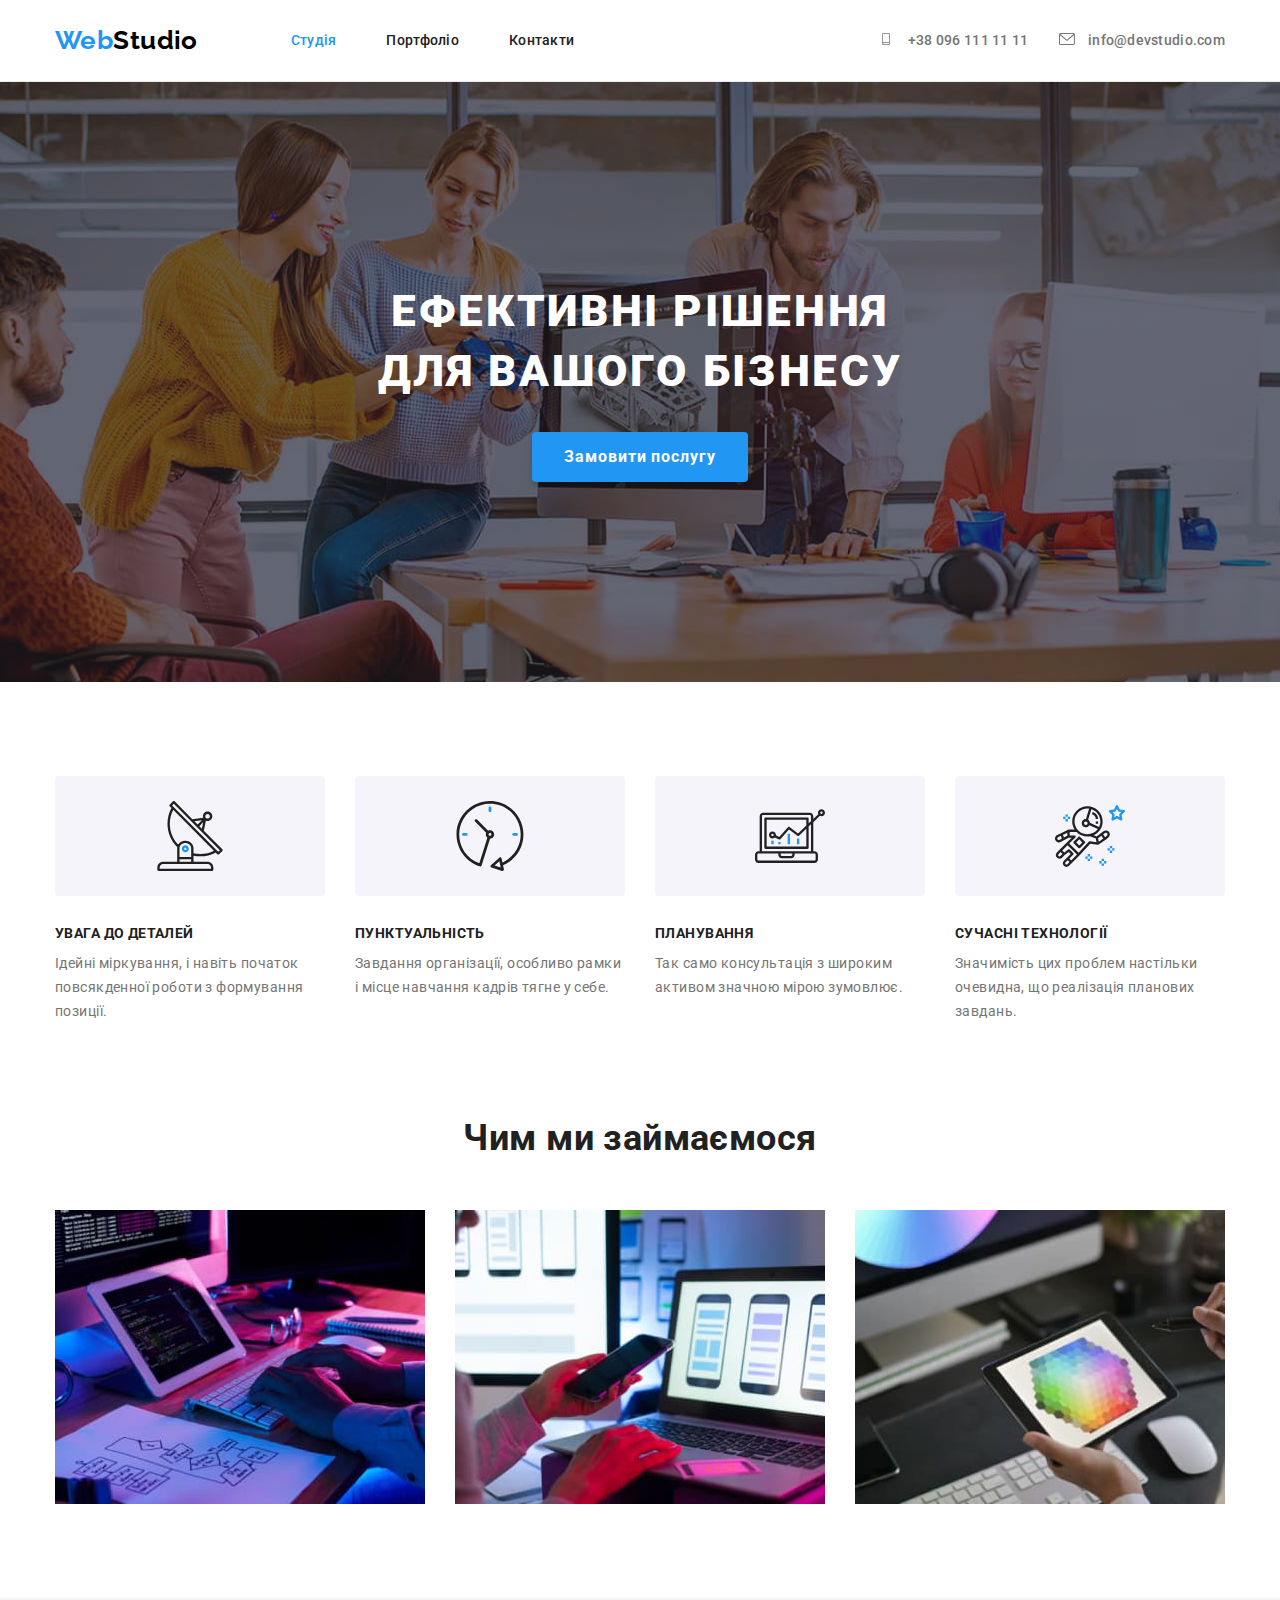
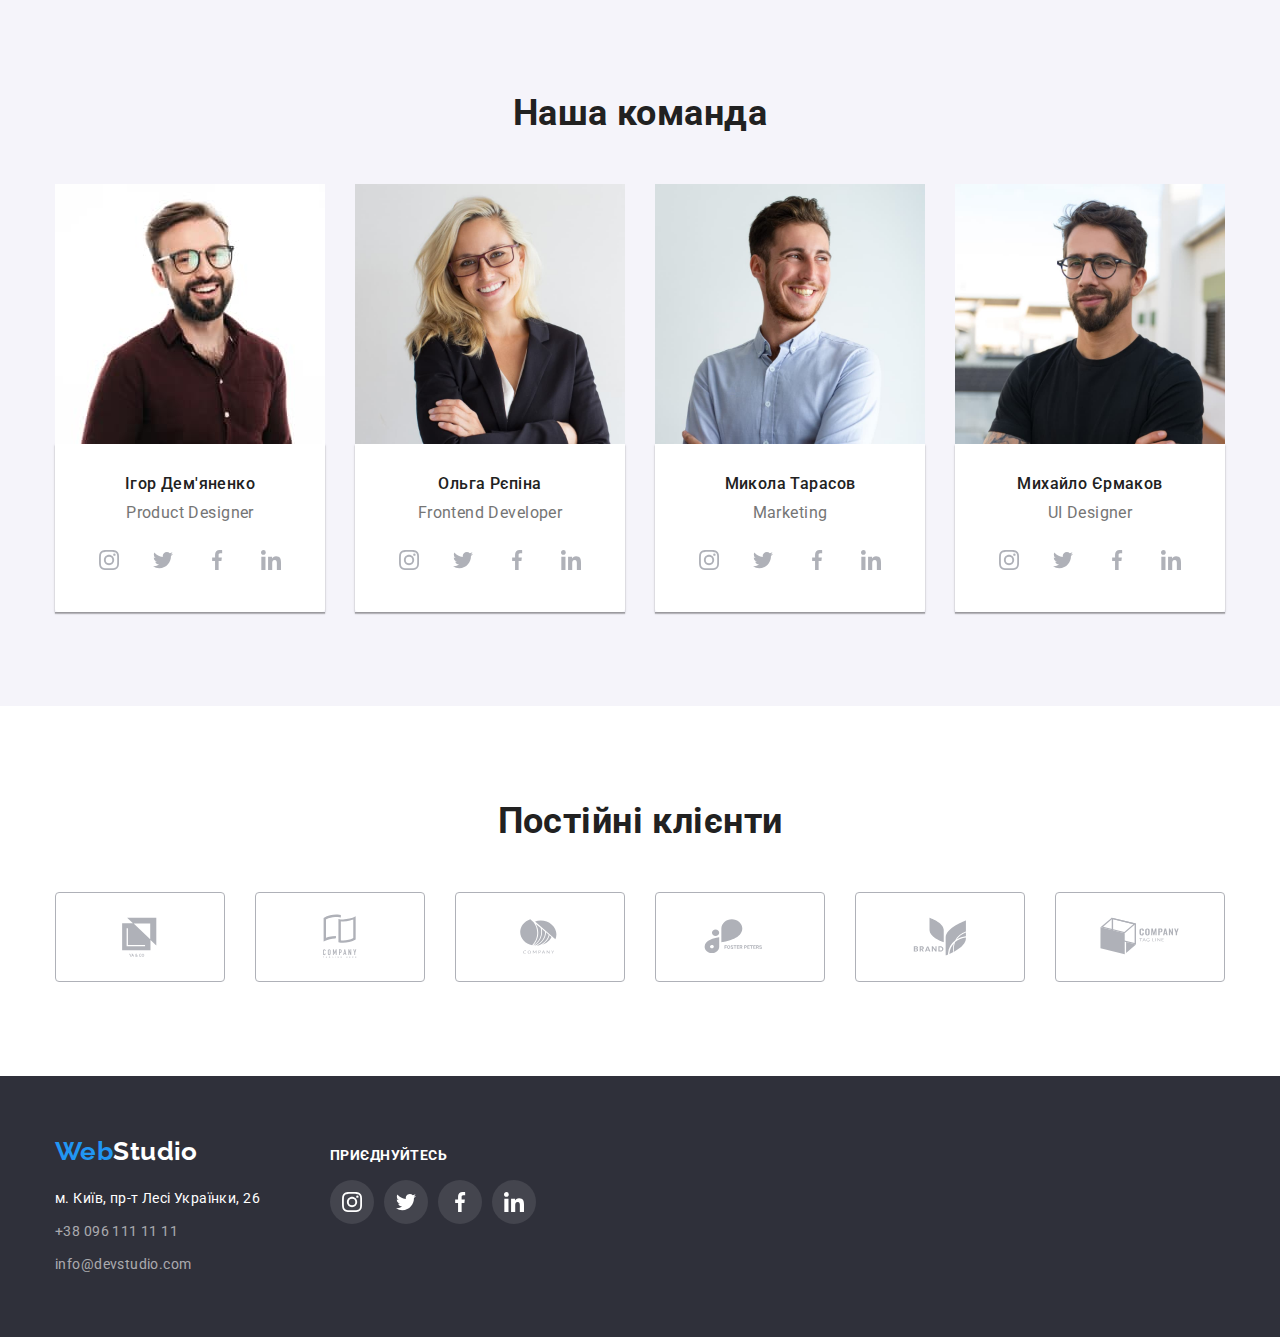
==== index.html @ f4e7778f "Без перевірки Модуля 4" ====
<!DOCTYPE html>
<html lang="uk">
  <head>
    <meta charset="UTF-8" />
    <meta http-equiv="X-UA-Compatible" content="IE=edge" />
    <meta name="viewport" content="width=device-width, initial-scale=1.0" />
    <title>Document</title>
    <link rel="preconnect" href="https://fonts.googleapis.com" />
    <link rel="preconnect" href="https://fonts.gstatic.com" crossorigin />
    <link
      href="https://fonts.googleapis.com/css2?family=Raleway:wght@700&family=Roboto:wght@400;500;700;900&display=swap"
      rel="stylesheet"
    />
    <link
      rel="stylesheet"
      href="https://cdnjs.cloudflare.com/ajax/libs/modern-normalize/1.0.0/modern-normalize.min.css"
    />
    <link rel="stylesheet" href="./css/styles.css" />
  </head>
  <body>
    <!--Шапка-->
    <header class="site-header">
      <div class="container main-nav">
        <nav class="main-nav">
          <a lang="en" href="./index.html" class="logo">
            <span class="logo-accent">Web</span>Studio
          </a>
          <ul class="site-nav list">
            <li class="item-one"><a href="" class="link current">Студія</a></li>
            <li class="item-one"><a href="./portfolio.html" class="link">Портфоліо</a></li>
            <li class="item-one"><a href="" class="link">Контакти</a></li>
          </ul>
        </nav>
        <ul class="contacts list">
          <li class="item-two">
            <svg class="contacts-icon">
              <use href="./images/icons.svg#icon-smartphone "></use>
            </svg>
            <a href="tel:+380961111111" class="phone">+38 096 111 11 11</a>
          </li>
          <li class="item-two">
            <svg class="contacts-icon">
              <use href="./images/icons.svg#icon-envelope"></use>
            </svg>
            <a href="mailto:info@devstudio.com" class="e-mail">info@devstudio.com</a>
          </li>
        </ul>
      </div>
    </header>
    <main>
      <!--Герой-->
      <section class="hero section">
        <div class="container">
          <h1 class="hero-title">Ефективні рішення<br />для вашого бізнесу</h1>
          <button type="button" class="primary-button">Замовити послугу</button>
        </div>
      </section>
      <!--Наші переваги-->
      <section class="features section">
        <div class="container">
          <h2 class="section-title visually-hidden">Наші переваги</h2>
          <ul class="feature-list">
            <li class="advantage">
              <div class="advantage-link">
                <svg class="icon" height="70" width="70">
                  <use href="./images/icons.svg#icon-antenna"></use>
                </svg>
              </div>
              <h3 class="section-subtitle first">УВАГА ДО ДЕТАЛЕЙ</h3>
              <p class="text">
                Ідейні міркування, і навіть початок повсякденної роботи з формування позиції.
              </p>
            </li>
            <li class="advantage">
              <div class="advantage-link">
                <svg class="icon" height="70" width="70">
                  <use href="./images/icons.svg#icon-clock"></use>
                </svg>
              </div>
              <h3 class="section-subtitle first">ПУНКТУАЛЬНІСТЬ</h3>
              <p class="text">
                Завдання організації, особливо рамки і місце навчання кадрів тягне у себе.
              </p>
            </li>
            <li class="advantage">
              <div class="advantage-link">
                <svg class="icon" height="70" width="70">
                  <use href="./images/icons.svg#icon-diagram"></use>
                </svg>
              </div>
              <h3 class="section-subtitle first">ПЛАНУВАННЯ</h3>
              <p class="text">Так само консультація з широким активом значною мірою зумовлює.</p>
            </li>
            <li class="advantage">
              <div class="advantage-link">
                <svg class="icon" height="70" width="70">
                  <use href="./images/icons.svg#icon-astronaut"></use>
                </svg>
              </div>
              <h3 class="section-subtitle first">СУЧАСНІ ТЕХНОЛОГІЇ</h3>
              <p class="text">
                Значимість цих проблем настільки очевидна, що реалізація планових завдань.
              </p>
            </li>
          </ul>
        </div>
      </section>
      <section class="section">
        <!--Чим ми займаємося-->
        <div class="container">
          <h2 class="section-title">Чим ми займаємося</h2>
          <ul class="img-box">
            <li class="image-first">
              <img src="./images/box-1.jpg" alt="Фото Десктопні додатки" width="370" />
            </li>
            <li class="image-first">
              <img src="./images/box-2.jpg" alt="Фото Мобільні додатки" width="370" />
            </li>
            <li class="image-first">
              <img src="./images/box-3.jpg" alt="Фото Дизайнерські рішення" width="370" />
            </li>
          </ul>
        </div>
      </section>
      <!--Наша команда-->
      <section class="comand-section section">
        <div class="container">
          <h2 class="section-title">Наша команда</h2>
          <ul class="our-comand">
            <li class="item">
              <img
                src="./images/igor-demianenko-photo.jpg"
                alt="Фото Ігоря Дем'яненка"
                width="270"
              />
              <div class="card">
                <h3 class="section-subtitle second">Ігор Дем'яненко</h3>
                <p class="specialty" lang="en">Product Designer</p>
                <ul class="social">
                  <li class="social-link">
                    <a href="" class="social-item">
                      <svg class="social-icon" height="20" width="20">
                        <use href="./images/icons.svg#icon-instagram"></use>
                      </svg>
                    </a>
                  </li>
                  <li class="social-link">
                    <a href="" class="social-item">
                      <svg class="social-icon" height="20" width="20">
                        <use href="./images/icons.svg#icon-twitter"></use>
                      </svg>
                    </a>
                  </li>
                  <li class="social-link">
                    <a href="" class="social-item">
                      <svg class="social-icon" height="20" width="20">
                        <use href="./images/icons.svg#icon-facebook"></use>
                      </svg>
                    </a>
                  </li>
                  <li class="social-link">
                    <a href="" class="social-item">
                      <svg class="social-icon" height="20" width="20">
                        <use href="./images/icons.svg#icon-linkedin"></use>
                      </svg>
                    </a>
                  </li>
                </ul>
              </div>
            </li>
            <li class="item">
              <img src="./images/olga-repina-photo.jpg" alt="Фото Ольги Рєпіної" width="270" />
              <div class="card">
                <h3 class="section-subtitle second">Ольга Рєпіна</h3>
                <p class="specialty" lang="en">Frontend Developer</p>
                <ul class="social">
                  <li class="social-link">
                    <a href="" class="social-item">
                      <svg class="social-icon" height="20" width="20">
                        <use href="./images/icons.svg#icon-instagram"></use>
                      </svg>
                    </a>
                  </li>
                  <li class="social-link">
                    <a href="" class="social-item">
                      <svg class="social-icon" height="20" width="20">
                        <use href="./images/icons.svg#icon-twitter"></use>
                      </svg>
                    </a>
                  </li>
                  <li class="social-link">
                    <a href="" class="social-item">
                      <svg class="social-icon" height="20" width="20">
                        <use href="./images/icons.svg#icon-facebook"></use>
                      </svg>
                    </a>
                  </li>
                  <li class="social-link">
                    <a href="" class="social-item">
                      <svg class="social-icon" height="20" width="20">
                        <use href="./images/icons.svg#icon-linkedin"></use>
                      </svg>
                    </a>
                  </li>
                </ul>
              </div>
            </li>
            <li class="item">
              <img src="./images/mykola-tarasov-photo.jpg" alt="Фото Миколи Тарасова" width="270" />
              <div class="card">
                <h3 class="section-subtitle second">Микола Тарасов</h3>
                <p class="specialty" lang="en">Marketing</p>
                <ul class="social">
                  <li class="social-link">
                    <a href="" class="social-item">
                      <svg class="social-icon" height="20" width="20">
                        <use href="./images/icons.svg#icon-instagram"></use>
                      </svg>
                    </a>
                  </li>
                  <li class="social-link">
                    <a href="" class="social-item">
                      <svg class="social-icon" height="20" width="20">
                        <use href="./images/icons.svg#icon-twitter"></use>
                      </svg>
                    </a>
                  </li>
                  <li class="social-link">
                    <a href="" class="social-item">
                      <svg class="social-icon" height="20" width="20">
                        <use href="./images/icons.svg#icon-facebook"></use>
                      </svg>
                    </a>
                  </li>
                  <li class="social-link">
                    <a href="" class="social-item">
                      <svg class="social-icon" height="20" width="20">
                        <use href="./images/icons.svg#icon-linkedin"></use>
                      </svg>
                    </a>
                  </li>
                </ul>
              </div>
            </li>
            <li class="item">
              <img
                src="./images/myhailo-Ermakof-photo.jpg"
                alt="Фото Михайла Єрмакова"
                width="270"
              />
              <div class="card">
                <h3 class="section-subtitle second">Михайло Єрмаков</h3>
                <p class="specialty" lang="en">UI Designer</p>
                <ul class="social">
                  <li class="social-link">
                    <a href="" class="social-item">
                      <svg class="social-icon" height="20" width="20">
                        <use href="./images/icons.svg#icon-instagram"></use>
                      </svg>
                    </a>
                  </li>
                  <li class="social-link">
                    <a href="" class="social-item">
                      <svg class="social-icon" height="20" width="20">
                        <use href="./images/icons.svg#icon-twitter"></use>
                      </svg>
                    </a>
                  </li>
                  <li class="social-link">
                    <a href="" class="social-item">
                      <svg class="social-icon" height="20" width="20">
                        <use href="./images/icons.svg#icon-facebook"></use>
                      </svg>
                    </a>
                  </li>
                  <li class="social-link">
                    <a href="" class="social-item">
                      <svg class="social-icon" height="20" width="20">
                        <use href="./images/icons.svg#icon-linkedin"></use>
                      </svg>
                    </a>
                  </li>
                </ul>
              </div>
            </li>
          </ul>
        </div>
      </section>
      <!---Постійні клієнти---->
      <section class="customers section">
        <div class="container">
          <h2 class="customers-title">Постійні клієнти</h2>
          <ul class="customers-list">
            <li class="customer">
              <a href="" class="customer-link">
                <svg class="customer-icon" height="60" width="106">
                  <use href="./images/icons.svg#icon-client1"></use>
                </svg>
              </a>
            </li>
            <li class="customer">
              <a href="" class="customer-link">
                <svg class="customer-icon" height="60" width="106">
                  <use href="./images/icons.svg#icon-client2"></use>
                </svg>
              </a>
            </li>
            <li class="customer">
              <a href="" class="customer-link">
                <svg class="customer-icon" height="60" width="106">
                  <use href="./images/icons.svg#icon-client3"></use>
                </svg>
              </a>
            </li>
            <li class="customer">
              <a href="" class="customer-link">
                <svg class="customer-icon" height="60" width="106">
                  <use href="./images/icons.svg#icon-client4"></use>
                </svg>
              </a>
            </li>
            <li class="customer">
              <a href="" class="customer-link">
                <svg class="customer-icon" height="60" width="106">
                  <use href="./images/icons.svg#icon-client5"></use>
                </svg>
              </a>
            </li>
            <li class="customer">
              <a href="" class="customer-link">
                <svg class="customer-icon" height="60" width="106">
                  <use href="./images/icons.svg#icon-client6"></use>
                </svg>
              </a>
            </li>
          </ul>
        </div>
      </section>
    </main>
    <!--Футер-->
    <footer class="footer">
      <div class="footer-site container">
        <div class="navigation">
          <a lang="en" href="./index.html" class="footer-logo">
            <span class="logo-accent">Web</span>Studio
          </a>
          <address>
            <ul class="contact">
              <li class="contacts-item">
                <a
                  href="https://goo.gl/maps/BBBDbE12WqsnVFgC6"
                  target="_blank"
                  rel="noopener noreferrer nofollow"
                  class="location second"
                  >м. Київ, пр-т Лесі Українки, 26</a
                >
              </li>
              <li class="contacts-item">
                <a href="tel:+380961111111" class="phone second">+38 096 111 11 11</a>
              </li>
              <li class="contacts-item">
                <a href="mailto:info@devstudio.com" class="e-mail second">info@devstudio.com</a>
              </li>
            </ul>
          </address>
        </div>
        <div class="footer-social-links">
          <p class="footer-title">Приєднуйтесь</p>
          <ul class="footer-list social">
            <li class="social-link">
              <a href="" class="footer-social-link social-item">
                <svg class="social-icon" height="20" width="20">
                  <use href="./images/icons.svg#icon-instagram"></use>
                </svg>
              </a>
            </li>
            <li class="social-link">
              <a href="" class="footer-social-link social-item">
                <svg class="social-icon" height="20" width="20">
                  <use href="./images/icons.svg#icon-twitter"></use>
                </svg>
              </a>
            </li>
            <li class="social-link">
              <a href="" class="footer-social-link social-item">
                <svg class="social-icon" height="20" width="20">
                  <use href="./images/icons.svg#icon-facebook"></use>
                </svg>
              </a>
            </li>
            <li class="social-link">
              <a href="" class="footer-social-link social-item">
                <svg class="social-icon" height="20" width="20">
                  <use href="./images/icons.svg#icon-linkedin"></use>
                </svg>
              </a>
            </li>
          </ul>
        </div>
      </div>
    </footer>
  </body>
</html>
---- css/styles.css ----
/*колір тексту h2 та h3
color: #212121;*/
/*колір тексту p у h3 та телефону в Хедері
color: #757575;*/
/* білий
color: #FFFFFF;*/
/* блакитний, акцент
color: #2196F3;*/
/* чорний у Studio
color: #000000*/
/*бекграунд сірий
background: #F5F4FA;*/
/*підвал та герой 
background: #2F303A;*/
:root {
  --primary-text-color: #757575;
  --title-text-color: #212121;
  --accent-color: #2196f3;
  --main-lite-color: #ffffff;
  --main-dark-color: #000000;
  --second-background-color: #f5f4fa;
  --hero-background-color: #2f303a;
  --footer-background-color: #2f303a;
  --footer-phone-color: hsla(0, 0%, 100%, 0.6);
  --border-color: #eeeeee;
  --header-border-color: #ececec;
  --social-text: #afb1b8;
}

*,
*::before,
*::after {
  box-sizing: border-box;
}
/*-----------*/
body {
  color: var(--primary-text-color);
  background-color: var(--main-lite-color);
  font-family: Roboto, sans-serif;
  font-size: 14px;
  letter-spacing: 0.03em;
}
/*----Reset----*/
p,
h1,
h2,
h3,
h4,
h5,
h6 {
  margin: 0;
}
ul {
  margin: 0;
  padding: 0;
  list-style: none;
}
button {
  cursor: pointer;
  font-family: inherit;
}
img {
  display: block;
}

.section {
  padding: 94px 0px;
}
/*Контейнер*/
.container {
  margin-left: auto;
  margin-right: auto;
  padding-left: 15px;
  padding-right: 15px;
  width: 1200px;
}
/*----Хедер-----*/
.site-header {
  border-bottom: 1px solid var(--header-border-color);
}
.contacts-icon {
  padding: 0px;
  margin-right: 10px;
  border: 0px;
  /*background-color: var(--second-background-color);*/
  fill: var(--primary-text-color);
  content: '';
  height: 12px;
  width: 16px;
  display: inline-block;
  align-items: center;
  justify-content: center;
  background-size: contain;
  background-repeat: no-repeat;
  background-position: center;
}
.contacts-icon:hover,
.contacts-icon:focus {
  fill: var(--accent-color);
}
.item-two {
  padding-top: 32px;
  padding-bottom: 32px;
}
.item-two:first-child {
  margin-right: 30px;
}

/*кольори лого*/
.logo,
.logo-accent {
  color: var(--main-dark-color);
  font-family: Raleway, sans-serif;
  font-weight: 700;
  font-size: 26px;
  line-height: 1.19;
  text-decoration: none;
}
.logo-accent {
  color: var(--accent-color);
}
.logo:hover,
.logo:focus {
  color: var(--accent-color);
}
/*Навігація по сайту*/
.main-nav {
  display: flex;
  align-items: center;
}

.site-nav .link {
  display: block;
  padding-top: 32px;
  padding-bottom: 32px;
  text-decoration: none;

  color: var(--title-text-color);
  letter-spacing: 0.02em;
  font-weight: 500;
  line-height: 1.14;
}
.site-nav {
  display: flex;
  margin-left: 93px;
}
.site-nav .item-one {
  margin-right: 50px;
}
.site-nav .item-one:last-child {
  margin-right: 0px;
}

.site-nav .link:hover,
.site-nav .link:focus,
.site-nav .link.current {
  color: var(--accent-color);
}
.contacts.list .phone,
.contacts.list .e-mail {
  color: var(--primary-text-color);
  letter-spacing: 0.02em;
  font-weight: 500;
  line-height: 1.14;
  text-decoration: none;
}
.contacts.list .phone:focus,
.contacts.list .phone:hover,
.contacts.list .e-mail:focus,
.contacts.list .e-mail:hover {
  color: var(--accent-color);
  cursor: pointer;
}

.contacts.list {
  display: flex;
  margin-left: auto;
}
.contacts.list .item-one + .item-one {
  margin-left: 50px;
}
/*Герой*/
.hero {
  background-color: var(--hero-background-color);
  padding-top: 200px;
  padding-bottom: 200px;
  text-align: center;
  max-width: 1600px;
  margin-left: auto;
  margin-right: auto;
  background-image: linear-gradient(to right, rgba(47, 48, 58, 0.4), rgba(47, 48, 58, 0.4)),
    url('../images/main-img.jpg');
  background-repeat: no-repeat;
  background-position: center;
  background-size: cover;
}
.hero-title {
  color: var(--main-lite-color);
  letter-spacing: 0.06em;
  font-weight: 900;
  font-size: 44px;
  line-height: 1.36;
  text-transform: uppercase;
}
/* Секції*/
/*Головна сторінка*/

.section-title,
.section-subtitle {
  color: var(--title-text-color);
}
.section-title {
  font-weight: 700;
  font-size: 36px;
  line-height: 1.17;
  text-align: center;
  margin-bottom: 50px;
}
.img-box {
  display: flex;
}
.img-box .image-first + .image-first {
  margin-left: 30px;
}

.section-subtitle.first {
  font-size: 14px;
  line-height: 1.14;
  text-transform: uppercase;
  margin-bottom: 10px;
}
.section-subtitle.second {
  font-weight: 500;
  font-size: 16px;
  line-height: 1.19;
  text-align: center;
}
/*-----Переваги-----*/
.features {
  padding-bottom: 0px;
}
.feature-list {
  display: flex;
  gap: 30px;
}
.advantage {
  width: 270px;
}
.advantage:not(:last-child()) {
  margin-right: 30px;
}

.advantage-link {
  display: flex;
  align-items: center;
  justify-content: center;
  width: 270px;
  height: 120px;
  border-radius: 4px;
  background-color: var(--second-background-color);
  margin-bottom: 30px;
}

/*Картки співробітників*/
.comand-section {
  background-color: var(--second-background-color);
}
.our-comand {
  display: flex;
}
.our-comand .item + .item {
  margin-left: 30px;
}
.our-comand .item {
  background-color: var(--main-lite-color);
  border-radius: 0px 0px 4px 4px;
}
.card {
  padding: 30px 24px;
  box-shadow: 0px 1px 3px rgba(0, 0, 0, 0.12), 0px 1px 1px rgba(0, 0, 0, 0.14),
    0px 2px 1px rgba(0, 0, 0, 0.2);
}
.social {
  margin-top: 16px;
  align-items: center;
  display: flex;
  justify-content: center;
}
.social-link:not(:last-child) {
  margin-right: 10px;
}
.social-item {
  display: flex;
  height: 44px;
  width: 44px;
  border-radius: 50%;
  color: var(--social-text);
  align-items: center;
  justify-content: center;
  transition: color 250ms cubic-bezier(0.4, 0, 0.2, 1),
    background-color 250ms cubic-bezier(0.4, 0, 0.2, 1);
}
.social-item:hover,
.social-item:focus {
  color: var(--main-lite-color);
  background-color: var(--accent-color);
}

.social-icon {
  --color1: currentColor;
}
/*---Постійні клієнти----*/
.customers-title {
  color: var(--title-text-color);
  font-weight: bold;
  font-size: 36px;
  line-height: 1.17;
  text-align: center;
  margin-bottom: 50px;
}

.customers-list {
  display: flex;
  justify-content: space-between;
}

.customer {
  margin-left: 30px;
}

.customer:first-child {
  margin-left: 0;
}

.customer-link {
  display: flex;
  align-items: center;
  justify-content: center;
  width: 170px;
  height: 90px;
  color: var(--social-text);
  border: 1px solid var(--social-text);
  border-radius: 4px;
  transition: color 250ms cubic-bezier(0.4, 0, 0.2, 1), border 250ms cubic-bezier(0.4, 0, 0.2, 1);
}

.customer-link:hover,
.customer-link:focus {
  color: var(--accent-color);
  border: 1px solid var(--accent-color);
}

.customer-icon {
  --color1: currentColor;
  height: 50px;
}
/*Сторінка Портфоліо*/
.info-title {
  letter-spacing: 0.06em;
  font-weight: 700;
  font-size: 18px;
  line-height: 2;
  text-align: inherit;
  margin-bottom: 4px;
  color: var(--title-text-color);
}

.project-card {
  margin-top: 50px;
  display: flex;
  flex-wrap: wrap;
}
.block {
  width: 370px;
  margin-right: 30px;
  margin-bottom: 30px;
}

.block:nth-child(3n) {
  margin-right: 0px;
}
.block:nth-last-child(-n + 3) {
  margin-bottom: 0px;
}
.info-block {
  padding-top: 20px;
  padding-bottom: 20px;
  padding-left: 24px;
  padding-right: 24px;
  border: 1px solid var(--border-color);
  border-top: none;
}
.visually-hidden {
  position: absolute;
  white-space: nowrap;
  width: 1px;
  height: 1px;
  overflow: hidden;
  border: 0;
  padding: 0;
  clip: rect(0 0 0 0);
  clip-path: inset(50%);
  margin: -1px;
}

/*Кнопка*/
.button {
  color: var(--title-text-color);
  background-color: var(--second-background-color);
  font-weight: 500;
  font-size: 16px;
  line-height: 1.62;
  text-align: center;
  border: none;
  border-radius: 4px;
  min-width: 73px;
  padding: 6px 22px;
}
.button:hover,
.button:focus {
  color: var(--main-lite-color);
  background-color: var(--accent-color);
}
.primary-button {
  display: inline-block;
  color: var(--main-lite-color);
  background-color: var(--accent-color);
  letter-spacing: 0.06em;
  font-weight: 700;
  font-size: 16px;
  line-height: 1.88;
  min-width: 216px;
  cursor: pointer;
  margin-top: 30px;
  padding: 10px 32px;
  border: 0 solid transparent;
  border-radius: 4px;
  box-shadow: 0px 4px 4px rgba(0, 0, 0, 0.15);
}
.button.second {
  color: var(--main-lite-color);
  background-color: var(--accent-color);
}
.button-projects {
  display: flex;
  justify-content: center;
}
.button-projects .button-one + .button-one {
  margin-left: 8px;
}
/*Абзаци*/
.feature-list .text {
  line-height: 1.71;
}
.specialty {
  font-size: 16px;
  line-height: 1.19;
  text-align: center;
  margin-top: 10px;
}
.info-description {
  font-size: 16px;
  line-height: 1.88;
}
/*Футер*/
.footer {
  padding: 60px 0px;
  background-color: var(--footer-background-color);
}
.footer-site {
  display: flex;
  align-items: baseline;
}
.footer.navigation {
  width: 231px;
}
.footer-logo {
  display: block;
  color: var(--main-lite-color);
  margin-bottom: 20px;
  font-family: Raleway, sans-serif;
  font-weight: 700;
  font-size: 26px;
  line-height: 1.19;
  text-decoration: none;
}
.contacts-item {
  margin-bottom: 9px;
}
.contacts-item:last-child {
  margin-bottom: 0px;
}
.location.second {
  line-height: 1.71;
  font-style: normal;
  color: var(--main-lite-color);
  text-decoration: none;
}
.phone.second,
.e-mail.second {
  line-height: 1.71;
  font-style: normal;
  color: var(--footer-phone-color);
  text-decoration: none;
}
.location.second:hover,
.location.second:focus,
.phone.second:hover,
.phone.second:focus,
.e-mail.second:hover,
.e-mail.second:focus {
  color: var(--accent-color);
}
.footer-social-links {
  margin-left: 70px;
}

.footer-title {
  font-weight: 700;
  line-height: 1.14;
  text-transform: uppercase;
  color: var(--main-lite-color);
}

.footer-list social {
  margin-top: 20px;
}

.footer-social-link {
  color: var(--main-lite-color);
  background-color: rgba(255, 255, 255, 0.1);
}
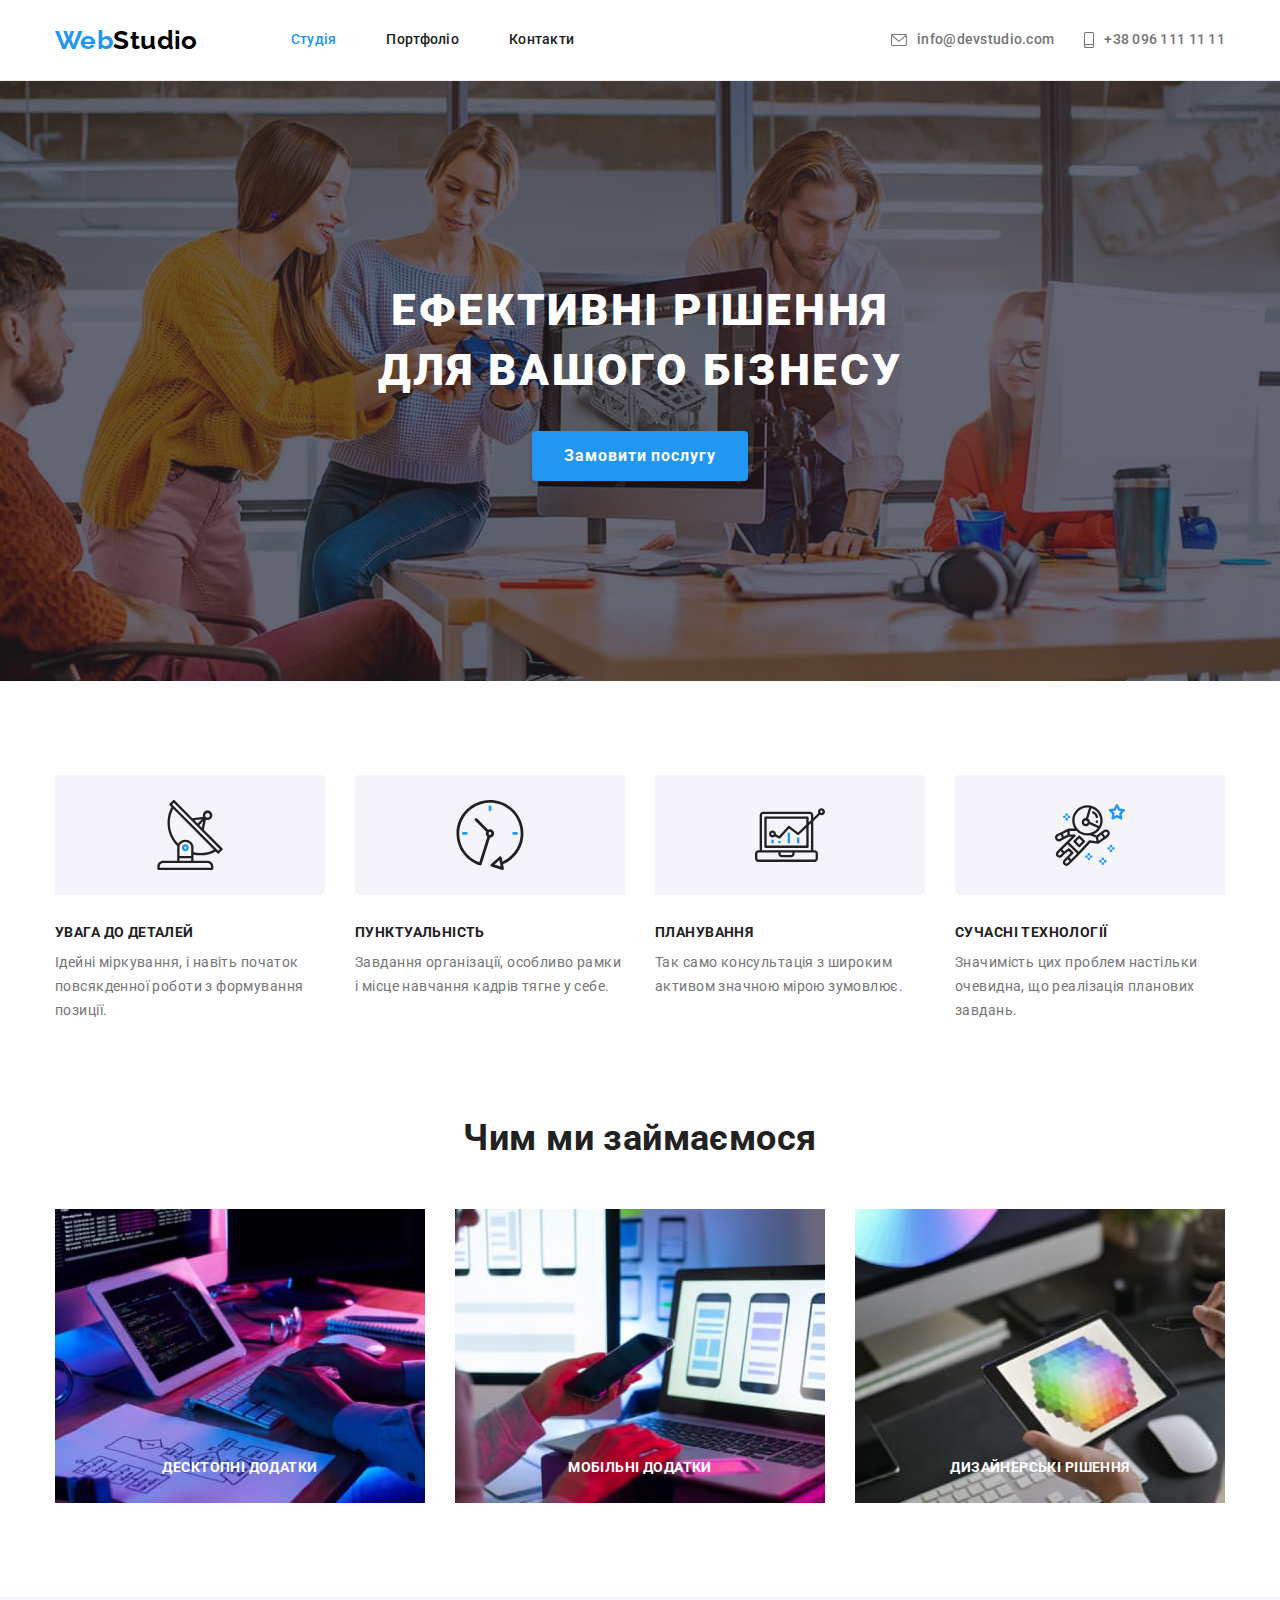
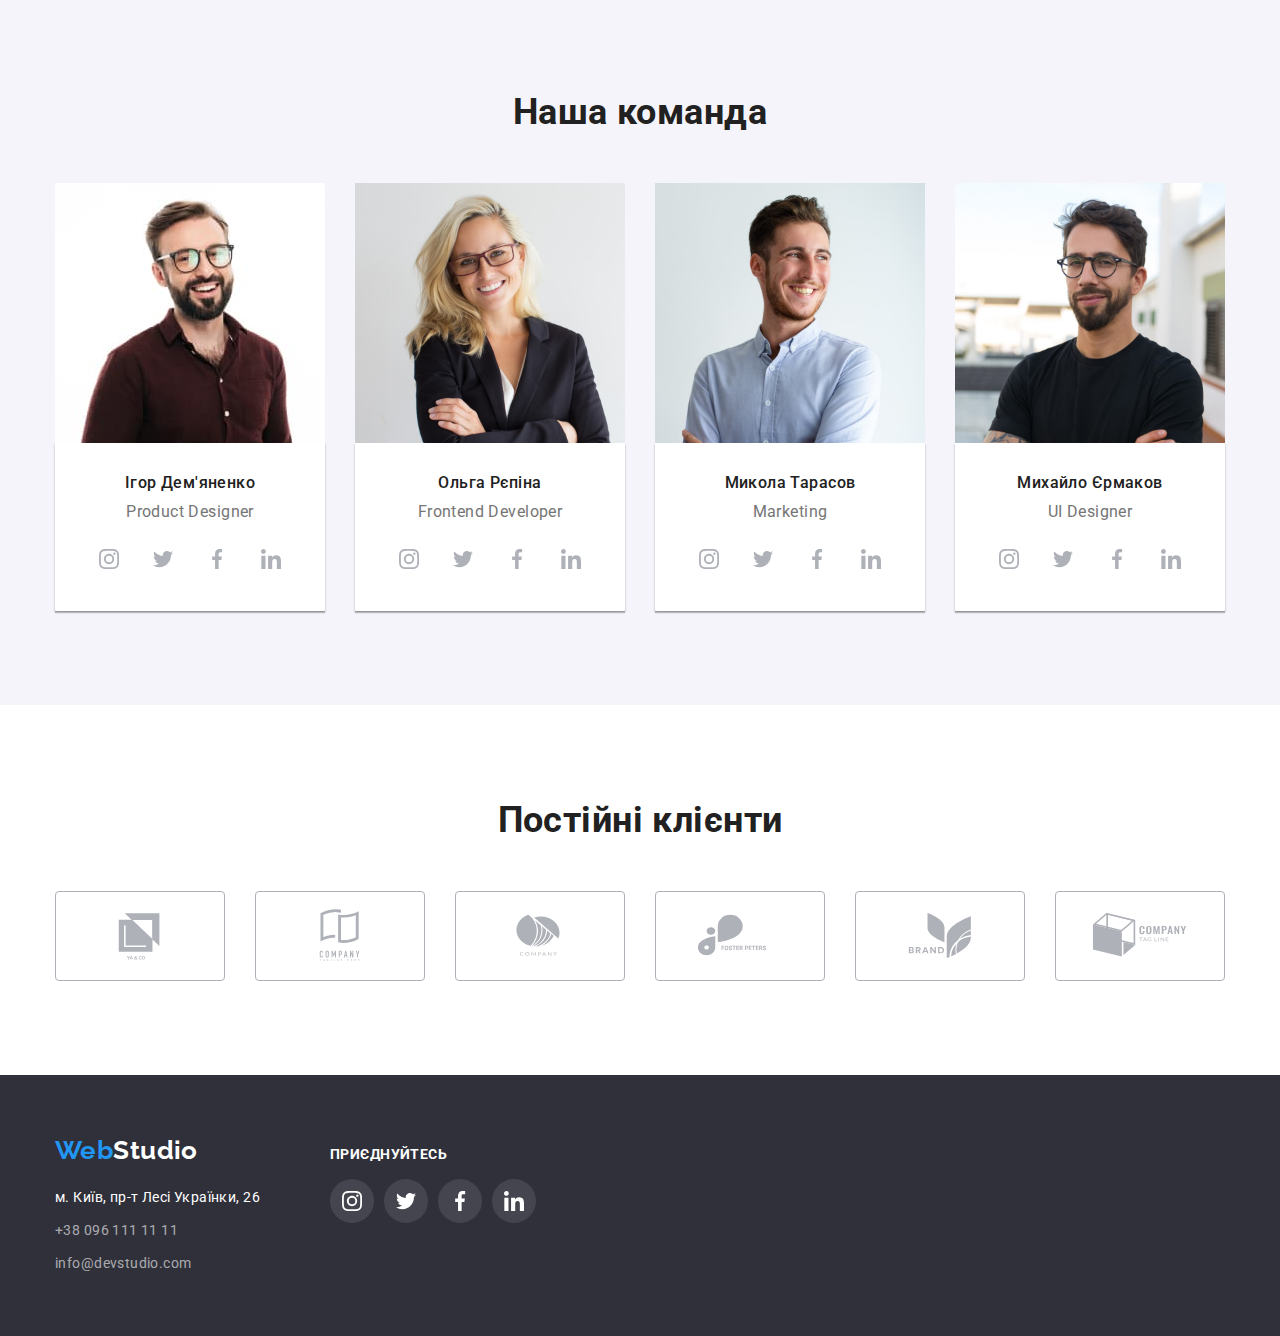
==== commit fa1e4c5a: "Після внесених правок до ДЗ 4" ====
--- a/index.html
+++ b/index.html
@@ -33,16 +33,18 @@
         </nav>
         <ul class="contacts list">
           <li class="item-two">
-            <svg class="contacts-icon">
-              <use href="./images/icons.svg#icon-smartphone "></use>
-            </svg>
-            <a href="tel:+380961111111" class="phone">+38 096 111 11 11</a>
+            <a href="mailto:info@devstudio.com" class="e-mail"
+              ><svg class="contacts-icon" width="16" height="12">
+                <use href="./images/icons.svg#icon-envelope"></use></svg
+              >info@devstudio.com</a
+            >
           </li>
           <li class="item-two">
-            <svg class="contacts-icon">
-              <use href="./images/icons.svg#icon-envelope"></use>
-            </svg>
-            <a href="mailto:info@devstudio.com" class="e-mail">info@devstudio.com</a>
+            <a href="tel:+380961111111" class="phone">
+              <svg class="contacts-icon" width="10" height="16">
+                <use href="./images/icons.svg#icon-smartphone "></use></svg
+              >+38 096 111 11 11</a
+            >
           </li>
         </ul>
       </div>
@@ -112,12 +114,15 @@
           <ul class="img-box">
             <li class="image-first">
               <img src="./images/box-1.jpg" alt="Фото Десктопні додатки" width="370" />
+              <h3 class="img-label">Десктопні додатки</h3>
             </li>
             <li class="image-first">
               <img src="./images/box-2.jpg" alt="Фото Мобільні додатки" width="370" />
+              <h3 class="img-label">Мобільні додатки</h3>
             </li>
             <li class="image-first">
               <img src="./images/box-3.jpg" alt="Фото Дизайнерські рішення" width="370" />
+              <h3 class="img-label">Дизайнерські рішення</h3>
             </li>
           </ul>
         </div>
--- a/css/styles.css
+++ b/css/styles.css
@@ -25,13 +25,12 @@
   --border-color: #eeeeee;
   --header-border-color: #ececec;
   --social-text: #afb1b8;
-}
-
-*,
-*::before,
-*::after {
-  box-sizing: border-box;
-}
+  --img-background-color: rgba(47, 48, 58, 0.8)
+  --cubic: cubic-bezier(0.42, 0, 0.58, 1);
+  --portfolio-card-color: rgba(33, 150, 243, 0.9);
+}
+
+
 /*-----------*/
 body {
   color: var(--primary-text-color);
@@ -79,24 +78,13 @@
   border-bottom: 1px solid var(--header-border-color);
 }
 .contacts-icon {
-  padding: 0px;
   margin-right: 10px;
-  border: 0px;
-  /*background-color: var(--second-background-color);*/
   fill: var(--primary-text-color);
-  content: '';
-  height: 12px;
-  width: 16px;
-  display: inline-block;
-  align-items: center;
-  justify-content: center;
-  background-size: contain;
-  background-repeat: no-repeat;
-  background-position: center;
-}
+}
+
 .contacts-icon:hover,
 .contacts-icon:focus {
-  fill: var(--accent-color);
+  fill: currentColor;
 }
 .item-two {
   padding-top: 32px;
@@ -107,8 +95,7 @@
 }
 
 /*кольори лого*/
-.logo,
-.logo-accent {
+.logo {
   color: var(--main-dark-color);
   font-family: Raleway, sans-serif;
   font-weight: 700;
@@ -117,10 +104,6 @@
   text-decoration: none;
 }
 .logo-accent {
-  color: var(--accent-color);
-}
-.logo:hover,
-.logo:focus {
   color: var(--accent-color);
 }
 /*Навігація по сайту*/
@@ -163,13 +146,14 @@
   font-weight: 500;
   line-height: 1.14;
   text-decoration: none;
+  display: flex;
+  align-items: center;
 }
 .contacts.list .phone:focus,
 .contacts.list .phone:hover,
 .contacts.list .e-mail:focus,
 .contacts.list .e-mail:hover {
   color: var(--accent-color);
-  cursor: pointer;
 }
 
 .contacts.list {
@@ -218,11 +202,35 @@
 }
 .img-box {
   display: flex;
+  justify-content: center;
 }
 .img-box .image-first + .image-first {
   margin-left: 30px;
 }
 
+.image-first {
+  position: relative;
+}
+
+.img-label {
+  display: inline-flex;
+  justify-content: center;
+  align-items: center;
+  width: 100%;
+  height: 70px;
+  color: var(--main-lite-color);
+  font-weight: bold;
+  font-size: 14px;
+  line-height: 1.14;
+  text-align: center;
+  text-transform: uppercase;
+  margin: 0px;
+  background-color: var(--img-background-color);
+  position: absolute;
+  bottom: 0px;
+  right: 50%;
+  transform: translate(50%); 
+}
 .section-subtitle.first {
   font-size: 14px;
   line-height: 1.14;
@@ -352,7 +360,6 @@
 
 .customer-icon {
   --color1: currentColor;
-  height: 50px;
 }
 /*Сторінка Портфоліо*/
 .info-title {
@@ -375,6 +382,9 @@
   margin-right: 30px;
   margin-bottom: 30px;
 }
+block:hover {
+  box-shadow: 0px 1px 1px rgba(0, 0, 0, 0.12), 0px 4px 4px rgba(0, 0, 0, 0.06), 1px 4px 6px rgba(0, 0, 0, 0.16);
+}
 
 .block:nth-child(3n) {
   margin-right: 0px;
@@ -382,6 +392,7 @@
 .block:nth-last-child(-n + 3) {
   margin-bottom: 0px;
 }
+
 .info-block {
   padding-top: 20px;
   padding-bottom: 20px;
@@ -402,7 +413,48 @@
   clip-path: inset(50%);
   margin: -1px;
 }
-
+.block-link {
+  display: block;
+  transition: box-shadow 250ms var(--cubic);
+  text-decoration: none;
+}
+.block-link:hover {
+  box-shadow: 1px 4px 6px rgba(0, 0, 0, 0.16), 0px 4px 4px rgba(0, 0, 0, 0.06),
+    0px 1px 1px rgba(0, 0, 0, 0.12);
+}
+.set {
+  position: absolute;
+  bottom: 0px;
+  left: 0px;
+  width: 100%;
+  height: 100%;
+  background-color: var(--portfolio-card-color);
+  transform: translateY(100%);
+  opacity: 1;
+  transition: transform 250ms var(--cubic), opacity 250ms var(--cubic),
+    box-shadow 250ms var(--cubic);
+}
+
+.block-link:hover .set,
+.block-link:focus .set {
+  transform: translateY(0);
+  opacity: 1;
+}
+.set-description {
+  color: var(--main-lite-color);
+  padding: 63px 24px;
+  font-size: 18px;
+  line-height: 1.56;
+  margin: 0px;
+}
+.card-set {
+  position: relative;
+  overflow: hidden;
+}
+.info-set {
+  padding: 20px 24px;
+  border: 1px solid var(--border-color);
+}
 /*Кнопка*/
 .button {
   color: var(--title-text-color);
@@ -420,6 +472,7 @@
 .button:focus {
   color: var(--main-lite-color);
   background-color: var(--accent-color);
+  box-shadow: 0px 3px 1px rgba(0, 0, 0, 0.1), 0px 1px 2px rgba(0, 0, 0, 0.08), 0px 2px 2px rgba(0, 0, 0, 0.12);
 }
 .primary-button {
   display: inline-block;
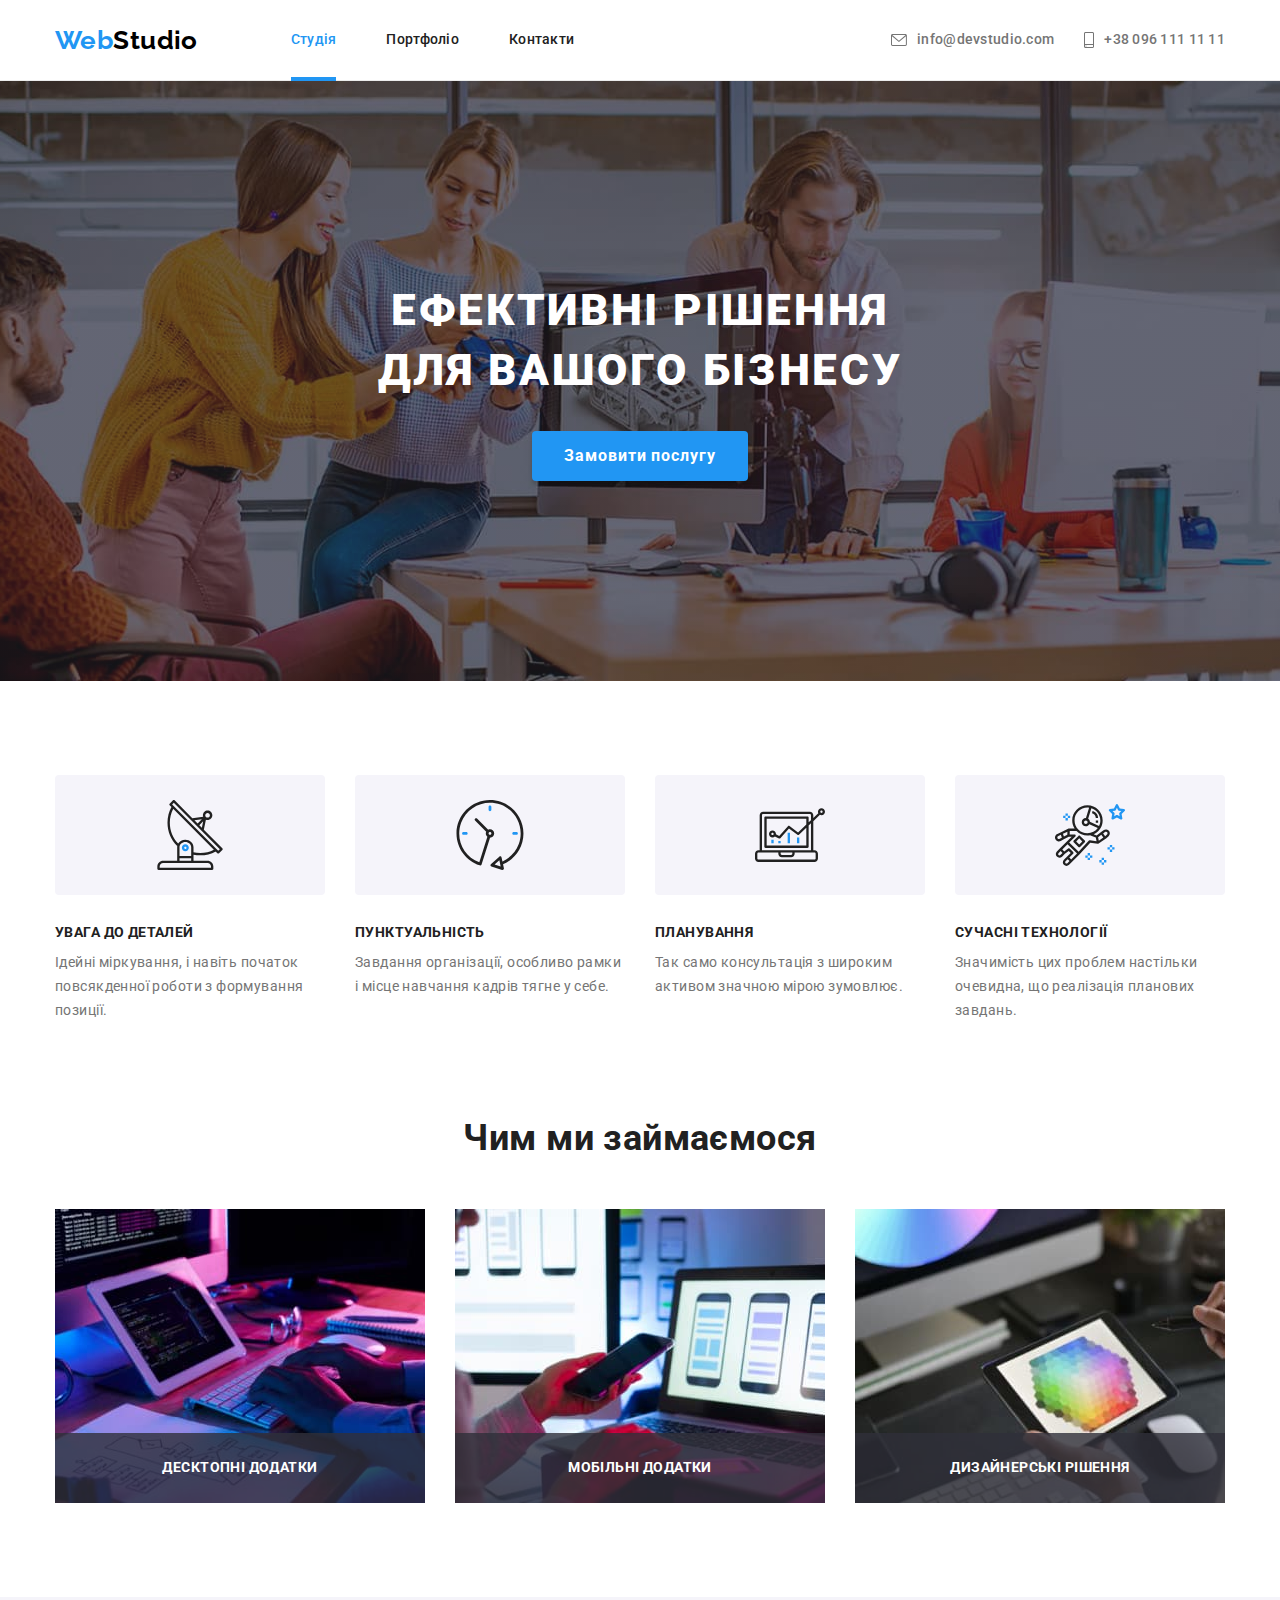
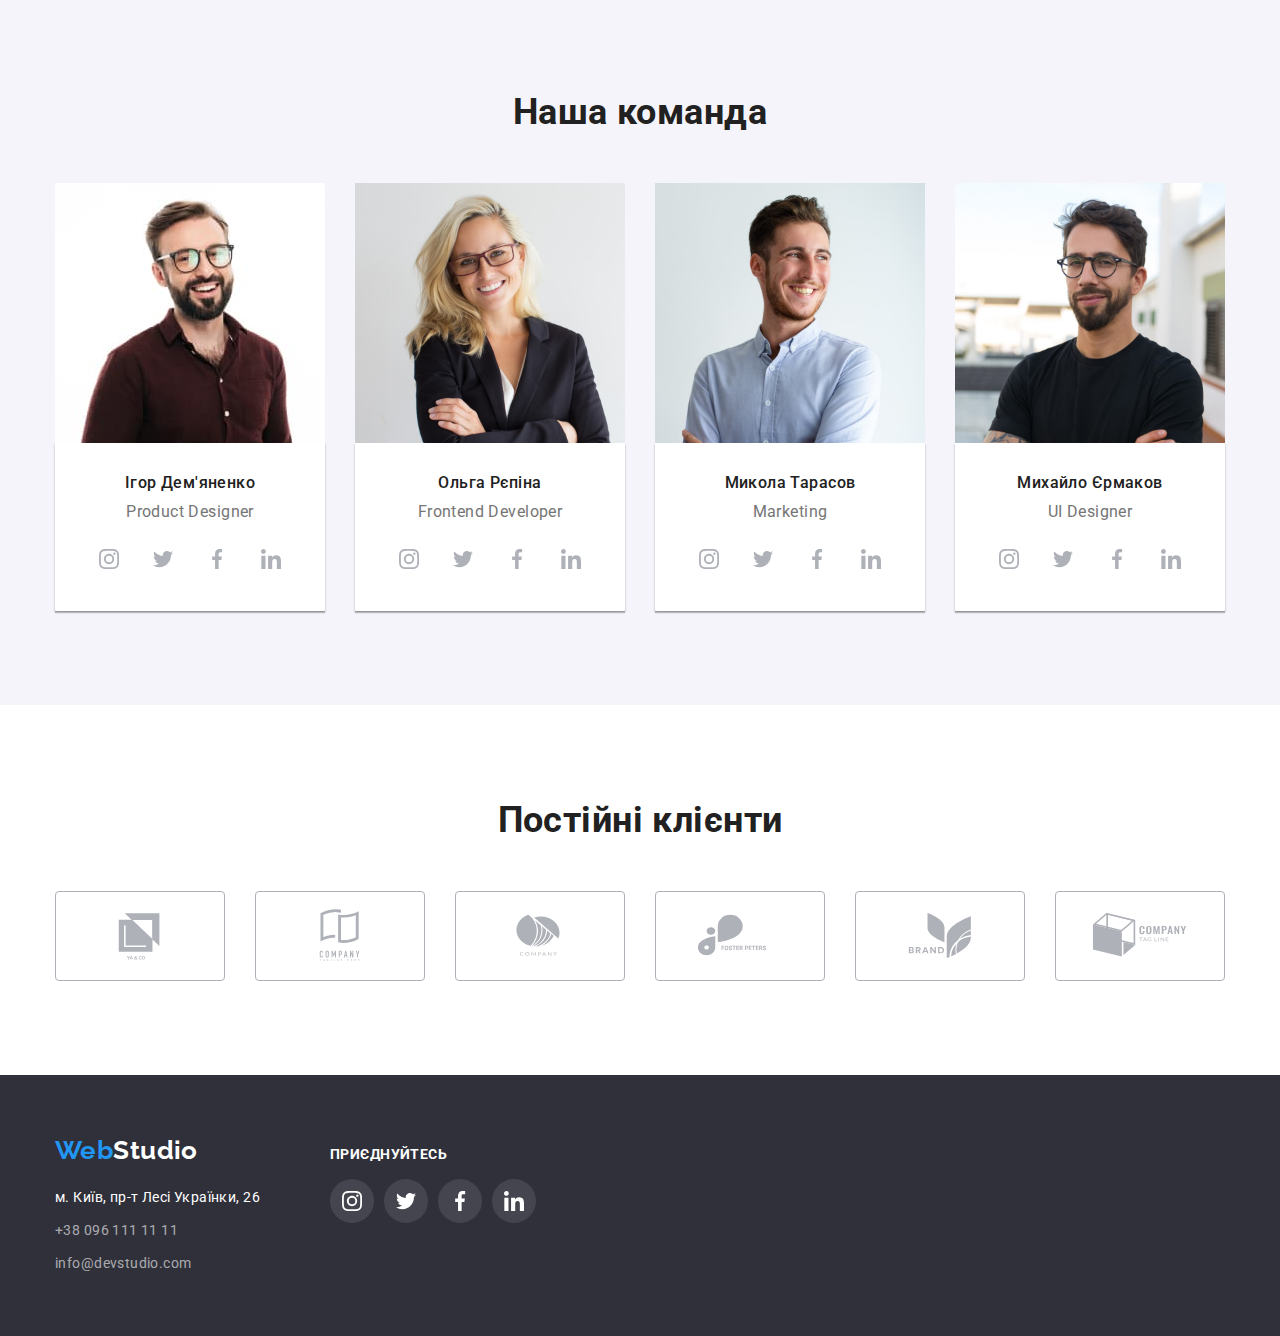
==== commit affd03ad: "Виправлення до ДЗ4" ====
--- a/index.html
+++ b/index.html
@@ -57,6 +57,7 @@
           <button type="button" class="primary-button">Замовити послугу</button>
         </div>
       </section>
+      
       <!--Наші переваги-->
       <section class="features section">
         <div class="container">
@@ -114,15 +115,15 @@
           <ul class="img-box">
             <li class="image-first">
               <img src="./images/box-1.jpg" alt="Фото Десктопні додатки" width="370" />
-              <h3 class="img-label">Десктопні додатки</h3>
+              <p class="img-label">Десктопні додатки</p>
             </li>
             <li class="image-first">
               <img src="./images/box-2.jpg" alt="Фото Мобільні додатки" width="370" />
-              <h3 class="img-label">Мобільні додатки</h3>
+              <p class="img-label">Мобільні додатки</p>
             </li>
             <li class="image-first">
               <img src="./images/box-3.jpg" alt="Фото Дизайнерські рішення" width="370" />
-              <h3 class="img-label">Дизайнерські рішення</h3>
+              <p class="img-label">Дизайнерські рішення</p>
             </li>
           </ul>
         </div>
@@ -291,7 +292,7 @@
           </ul>
         </div>
       </section>
-      <!---Постійні клієнти---->
+      <!--Постійні клієнти-->
       <section class="customers section">
         <div class="container">
           <h2 class="customers-title">Постійні клієнти</h2>
--- a/css/styles.css
+++ b/css/styles.css
@@ -25,11 +25,10 @@
   --border-color: #eeeeee;
   --header-border-color: #ececec;
   --social-text: #afb1b8;
-  --img-background-color: rgba(47, 48, 58, 0.8)
+  --img-background-color: rgba(47, 48, 58, 0.8);
   --cubic: cubic-bezier(0.42, 0, 0.58, 1);
   --portfolio-card-color: rgba(33, 150, 243, 0.9);
 }
-
 
 /*-----------*/
 body {
@@ -61,7 +60,10 @@
 img {
   display: block;
 }
-
+a {
+  text-decoration: none;
+  color: currentColor;
+}
 .section {
   padding: 94px 0px;
 }
@@ -79,13 +81,9 @@
 }
 .contacts-icon {
   margin-right: 10px;
-  fill: var(--primary-text-color);
-}
-
-.contacts-icon:hover,
-.contacts-icon:focus {
   fill: currentColor;
 }
+
 .item-two {
   padding-top: 32px;
   padding-bottom: 32px;
@@ -101,7 +99,6 @@
   font-weight: 700;
   font-size: 26px;
   line-height: 1.19;
-  text-decoration: none;
 }
 .logo-accent {
   color: var(--accent-color);
@@ -116,12 +113,15 @@
   display: block;
   padding-top: 32px;
   padding-bottom: 32px;
-  text-decoration: none;
-
   color: var(--title-text-color);
   letter-spacing: 0.02em;
   font-weight: 500;
   line-height: 1.14;
+  position: relative;
+  transition-property: color;
+  transition-duration: 250ms;
+  transition-timing-function: cubic-bezier(0.42, 0, 0.58, 1);
+  position: relative;
 }
 .site-nav {
   display: flex;
@@ -139,13 +139,31 @@
 .site-nav .link.current {
   color: var(--accent-color);
 }
+/*----Підкреслення---*/
+.link::after {
+  content: ' ';
+  display: block;
+  width: 100%;
+  height: 4px;
+  background-color: var(--accent-color);
+  position: absolute;
+  left: 0;
+  bottom: -1px;
+  opacity: 0;
+}
+.link::after {
+  opacity: 0;
+}
+.link.current::after {
+  opacity: 1;
+}
+/*-----Контакти------*/
 .contacts.list .phone,
 .contacts.list .e-mail {
   color: var(--primary-text-color);
   letter-spacing: 0.02em;
   font-weight: 500;
   line-height: 1.14;
-  text-decoration: none;
   display: flex;
   align-items: center;
 }
@@ -186,6 +204,7 @@
   line-height: 1.36;
   text-transform: uppercase;
 }
+/*-----Модальне вікно-----*/
 /* Секції*/
 /*Головна сторінка*/
 
@@ -224,12 +243,11 @@
   line-height: 1.14;
   text-align: center;
   text-transform: uppercase;
-  margin: 0px;
   background-color: var(--img-background-color);
   position: absolute;
-  bottom: 0px;
+  bottom: 0;
   right: 50%;
-  transform: translate(50%); 
+  transform: translate(50%);
 }
 .section-subtitle.first {
   font-size: 14px;
@@ -383,7 +401,8 @@
   margin-bottom: 30px;
 }
 block:hover {
-  box-shadow: 0px 1px 1px rgba(0, 0, 0, 0.12), 0px 4px 4px rgba(0, 0, 0, 0.06), 1px 4px 6px rgba(0, 0, 0, 0.16);
+  box-shadow: 0px 1px 1px rgba(0, 0, 0, 0.12), 0px 4px 4px rgba(0, 0, 0, 0.06),
+    1px 4px 6px rgba(0, 0, 0, 0.16);
 }
 
 .block:nth-child(3n) {
@@ -416,7 +435,6 @@
 .block-link {
   display: block;
   transition: box-shadow 250ms var(--cubic);
-  text-decoration: none;
 }
 .block-link:hover {
   box-shadow: 1px 4px 6px rgba(0, 0, 0, 0.16), 0px 4px 4px rgba(0, 0, 0, 0.06),
@@ -429,28 +447,25 @@
   width: 100%;
   height: 100%;
   background-color: var(--portfolio-card-color);
-  transform: translateY(100%);
-  opacity: 1;
-  transition: transform 250ms var(--cubic), opacity 250ms var(--cubic),
-    box-shadow 250ms var(--cubic);
+  transform: translateY(101%);
+  transition: transform 250ms var(--cubic);
+}
+.card-set {
+  position: relative;
+  overflow: hidden;
 }
 
 .block-link:hover .set,
 .block-link:focus .set {
   transform: translateY(0);
-  opacity: 1;
 }
 .set-description {
   color: var(--main-lite-color);
   padding: 63px 24px;
   font-size: 18px;
   line-height: 1.56;
-  margin: 0px;
-}
-.card-set {
-  position: relative;
-  overflow: hidden;
-}
+}
+
 .info-set {
   padding: 20px 24px;
   border: 1px solid var(--border-color);
@@ -472,7 +487,8 @@
 .button:focus {
   color: var(--main-lite-color);
   background-color: var(--accent-color);
-  box-shadow: 0px 3px 1px rgba(0, 0, 0, 0.1), 0px 1px 2px rgba(0, 0, 0, 0.08), 0px 2px 2px rgba(0, 0, 0, 0.12);
+  box-shadow: 0px 3px 1px rgba(0, 0, 0, 0.1), 0px 1px 2px rgba(0, 0, 0, 0.08),
+    0px 2px 2px rgba(0, 0, 0, 0.12);
 }
 .primary-button {
   display: inline-block;
@@ -535,7 +551,6 @@
   font-weight: 700;
   font-size: 26px;
   line-height: 1.19;
-  text-decoration: none;
 }
 .contacts-item {
   margin-bottom: 9px;
@@ -547,14 +562,12 @@
   line-height: 1.71;
   font-style: normal;
   color: var(--main-lite-color);
-  text-decoration: none;
 }
 .phone.second,
 .e-mail.second {
   line-height: 1.71;
   font-style: normal;
   color: var(--footer-phone-color);
-  text-decoration: none;
 }
 .location.second:hover,
 .location.second:focus,
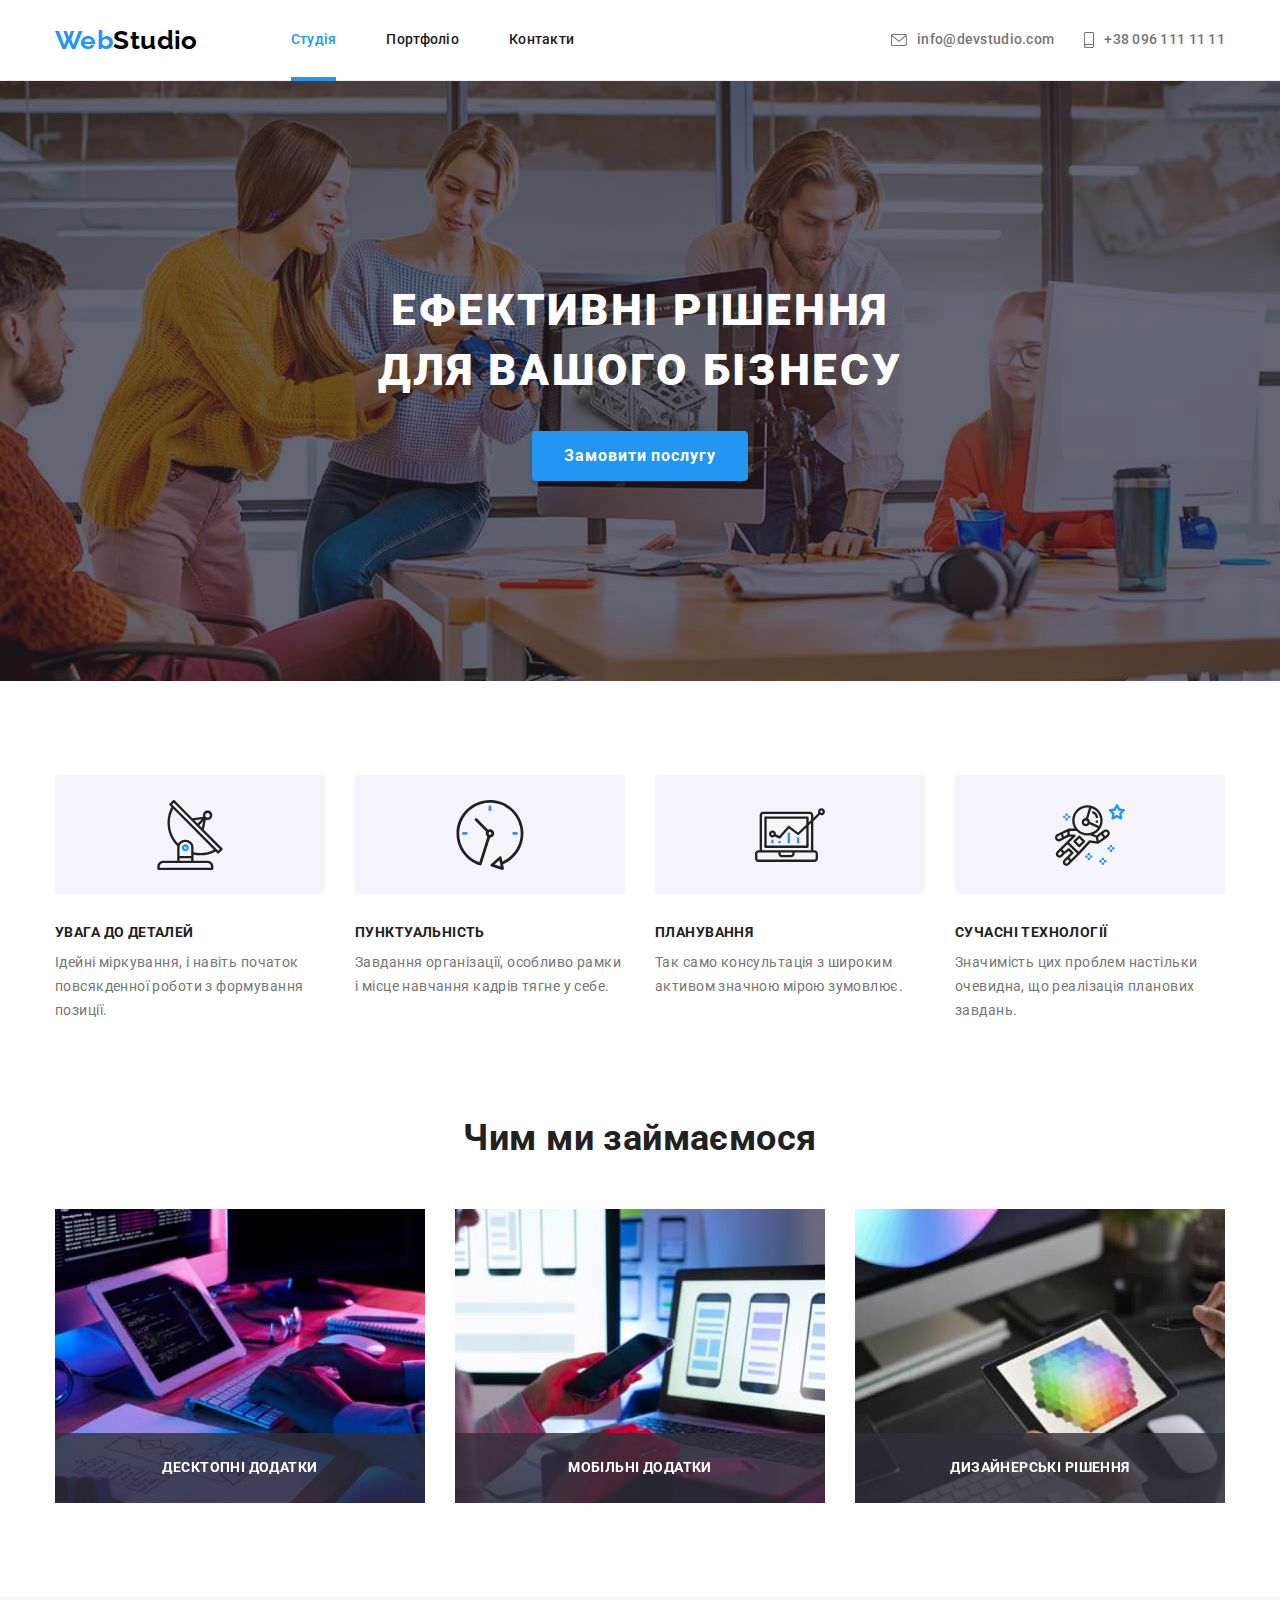
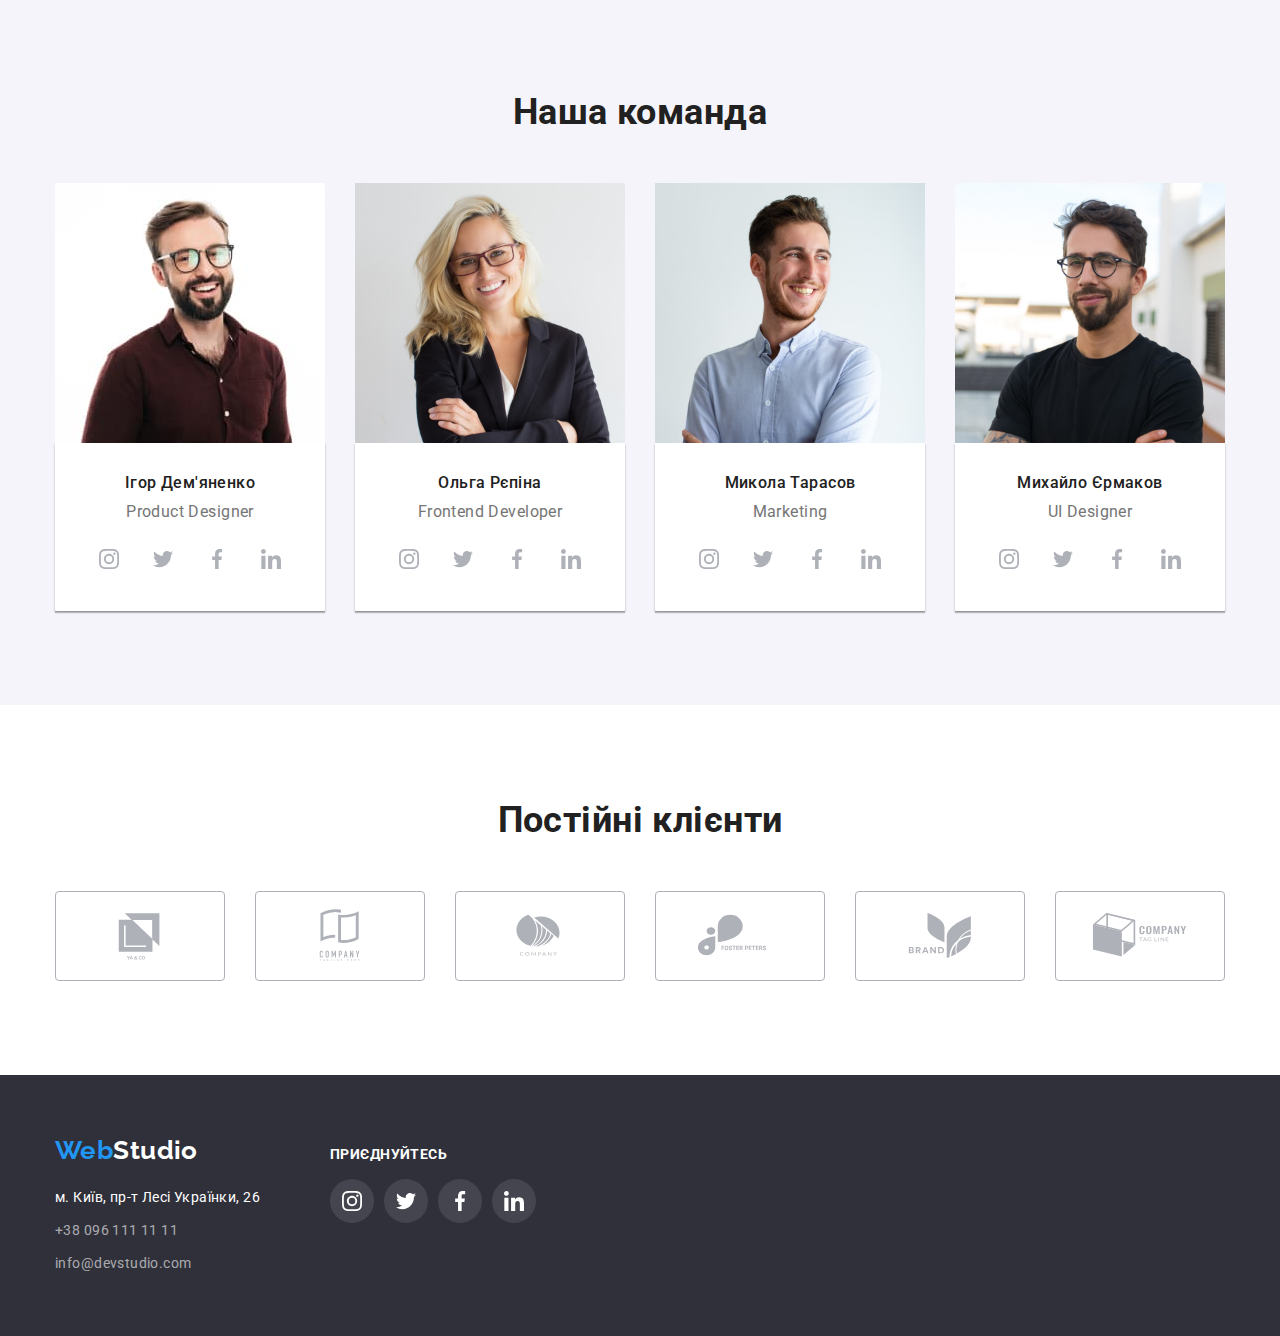
==== commit e0d783c3: "Зроблені переходи та анімація" ====
--- a/index.html
+++ b/index.html
@@ -54,7 +54,16 @@
       <section class="hero section">
         <div class="container">
           <h1 class="hero-title">Ефективні рішення<br />для вашого бізнесу</h1>
-          <button type="button" class="primary-button">Замовити послугу</button>
+          <button type="button" class="primary-button" data-modal-open>Замовити послугу</button>
+        <div class="backdrop is-hidden" data-modal>
+          <div class="modal">
+          <button data-modal-close class="button-close" type="button">
+            <svg class="icon icon-close" width="11" height="11">
+              <use href="./images/sprite.svg#svg-close"></use>
+            </svg>
+            </button>
+          </div>
+        </div>
         </div>
       </section>
       
@@ -405,5 +414,6 @@
         </div>
       </div>
     </footer>
+    <script src="./js/modal.js"></script>
   </body>
 </html>
--- a/css/styles.css
+++ b/css/styles.css
@@ -28,6 +28,7 @@
   --img-background-color: rgba(47, 48, 58, 0.8);
   --cubic: cubic-bezier(0.42, 0, 0.58, 1);
   --portfolio-card-color: rgba(33, 150, 243, 0.9);
+  --background-buttom-color: #188ce8;
 }
 
 /*-----------*/
@@ -121,7 +122,6 @@
   transition-property: color;
   transition-duration: 250ms;
   transition-timing-function: cubic-bezier(0.42, 0, 0.58, 1);
-  position: relative;
 }
 .site-nav {
   display: flex;
@@ -205,6 +205,58 @@
   text-transform: uppercase;
 }
 /*-----Модальне вікно-----*/
+.backdrop {
+  position: fixed;
+  width: 100%;
+  height: 100%;
+  background-color: rgba(0, 0, 0, 0.2);
+  top: 0;
+  left: 0;
+  opacity: 1;
+  transition: opacity 250ms cubic-bezier(0.42, 0, 0.58, 1);
+}
+.modal {
+  position: absolute;
+  top: 50%;
+  left: 50%;
+  min-width: 528px;
+  min-height: 581px;
+  background-color: var(--main-lite-color);
+  transform: translate(-50%, -50%) scale(1);
+  transition: transform 250ms cubic-bezier(0.42, 0, 0.58, 1);
+  box-shadow: 0px 1px 3px rgba(0, 0, 0, 0.12), 0px 1px 1px rgba(0, 0, 0, 0.14),
+    0px 2px 1px rgba(0, 0, 0, 0.2);
+  border-radius: 4px;
+}
+.backdrop.is-hidden {
+  opacity: 0;
+  pointer-events: none;
+}
+.backdrop.is-hidden .modal {
+  transform: translate(-50%, -50%) scale(1.1);
+}
+.modal .button-close {
+  position: absolute;
+  top: 8px;
+  right: 8px;
+  width: 30px;
+  height: 30px;
+  border-radius: 50%;
+  border: none;
+  background-color: var(--main-lite-color);
+  box-shadow: 0px 2px 1px rgba(0, 0, 0, 0.2), 0px 1px 1px rgba(0, 0, 0, 0.14),
+    0px 1px 3px rgba(0, 0, 0, 0.12);
+}
+
+.modal .button-close:hover,
+.modal .button-close:focus {
+  fill: var(--accent-color);
+}
+.svg-close {
+  width: 11px;
+  height: 11px;
+}
+
 /* Секції*/
 /*Головна сторінка*/
 
@@ -482,6 +534,9 @@
   border-radius: 4px;
   min-width: 73px;
   padding: 6px 22px;
+  transition-property: color, background-color, box-shadow;
+  transition-duration: 250ms;
+  transition-timing-function: cubic-bezier(0.42, 0, 0.58, 1);
 }
 .button:hover,
 .button:focus {
@@ -505,6 +560,13 @@
   border: 0 solid transparent;
   border-radius: 4px;
   box-shadow: 0px 4px 4px rgba(0, 0, 0, 0.15);
+  transition-property: background-color;
+  transition-duration: 250ms;
+  transition-timing-function: cubic-bezier(0.42, 0, 0.58, 1);
+}
+.primary-button:hover,
+.primary-button:focus {
+  background-color: var(--background-buttom-color);
 }
 .button.second {
   color: var(--main-lite-color);
